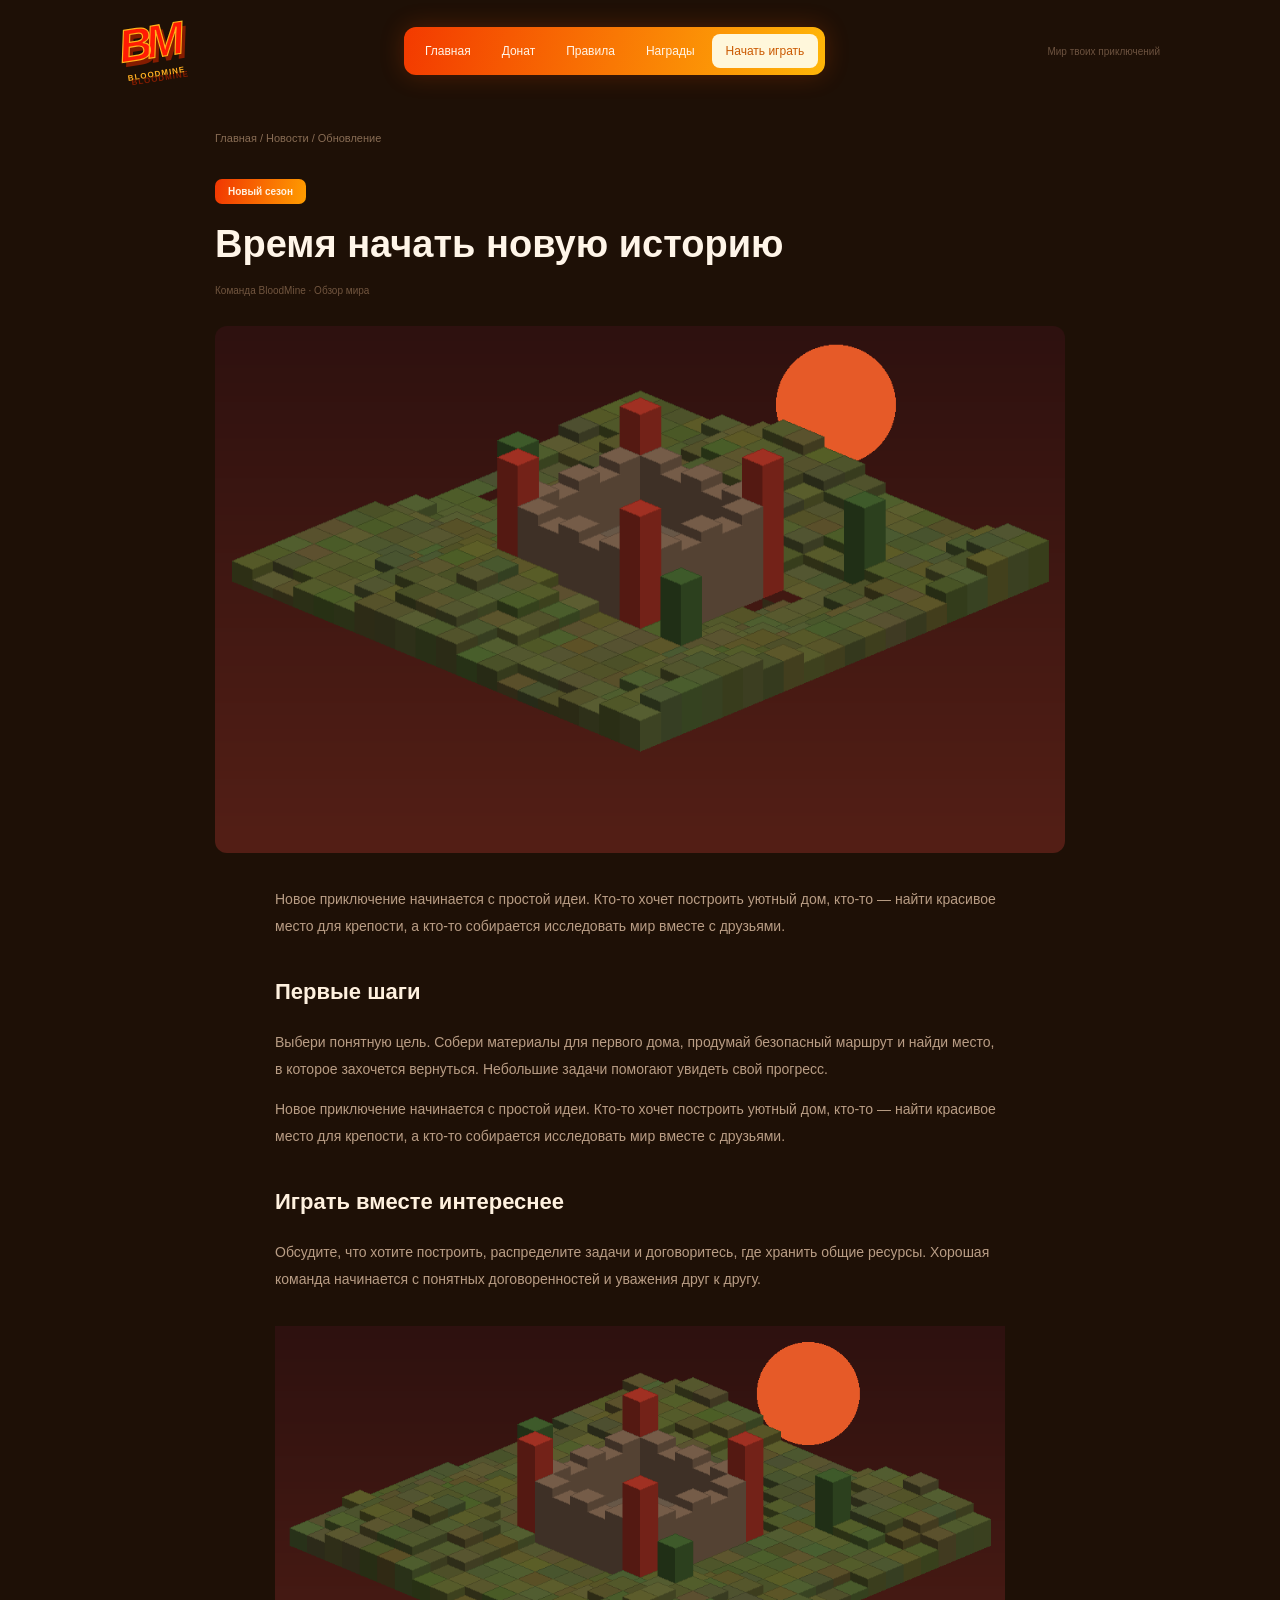
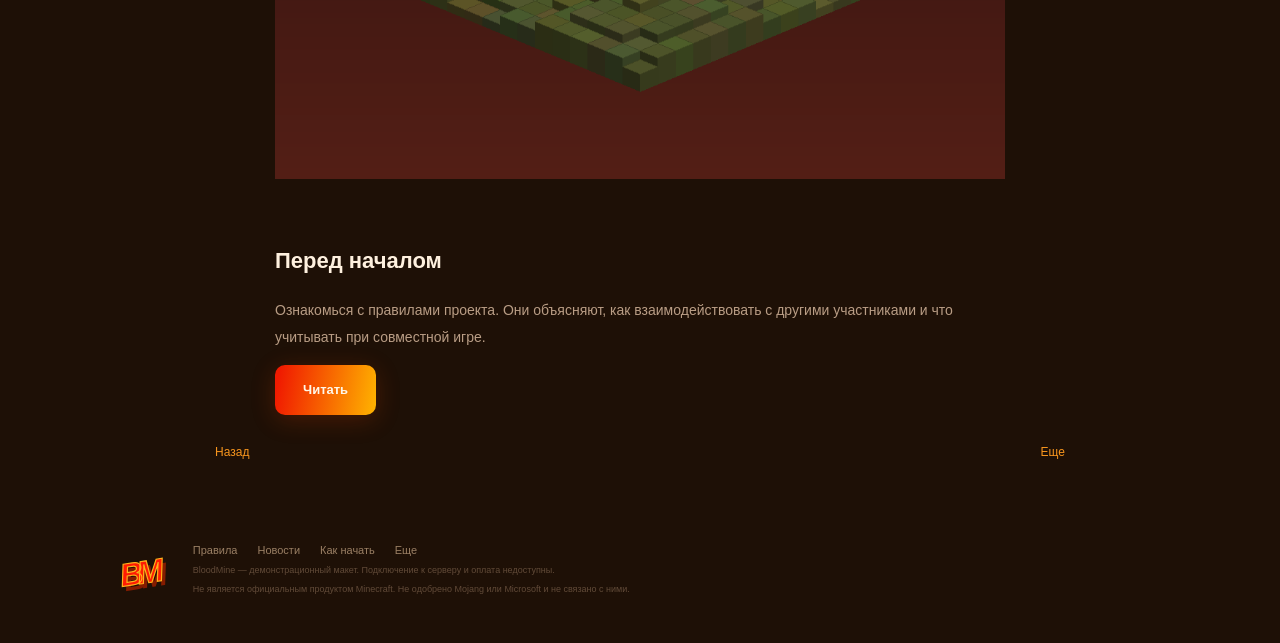
==== article.html @ 3fc6e4c7 "first commit add files" ====
<!DOCTYPE html>
<html lang="en">
<head>
  <meta charset="UTF-8">
  <title>Главная</title>
  <meta name="description" content="Лучший Minecraft сервер. Minecraft сервер, играть Minecraft, сервер Minecraft, лучший сервер.">
  <meta name="keywords" content="minecraft, сервер, сервер майнкрафт, майнкрафт сервер, лучший сервер, донат, minecraft сервер">
  <script src="assets/js/catalog.js"></script>
  <script src="assets/js/widgets.js"></script>
  <link rel="stylesheet" href="assets/css/components.css">
  <link rel="stylesheet" href="assets/css/styles.css">
</head>
<body>
    <div class="header wrap">
      <a class="logo" href="index.html">BM<span>BLOODMINE</span></a>
      <div class="nav">
        <a href="index.html">Главная</a><a href="index.html#shop">Донат</a><a href="rules.html">Правила</a><a href="rewards.html">Награды</a>
        <a class="nav-light" href="how-to-play.html">Начать играть</a>
      </div>
      <div class="header-note">Мир твоих приключений</div>
    </div>
    <div class="wrap article-page"><div class="breadcrumbs"><a href="index.html">Главная</a> / <a href="news.html">Новости</a> / Обновление</div><span class="pill">Новый сезон</span><h2>Время начать новую историю</h2><p class="article-meta">Команда BloodMine · Обзор мира</p><img class="article-cover" src="assets/images/season.png"><div class="article-body"><p>Новое приключение начинается с простой идеи. Кто-то хочет построить уютный дом, кто-то — найти красивое место для крепости, а кто-то собирается исследовать мир вместе с друзьями.</p><h4>Первые шаги</h4><p>Выбери понятную цель. Собери материалы для первого дома, продумай безопасный маршрут и найди место, в которое захочется вернуться. Небольшие задачи помогают увидеть свой прогресс.</p><p>Новое приключение начинается с простой идеи. Кто-то хочет построить уютный дом, кто-то — найти красивое место для крепости, а кто-то собирается исследовать мир вместе с друзьями.</p><h4>Играть вместе интереснее</h4><p>Обсудите, что хотите построить, распределите задачи и договоритесь, где хранить общие ресурсы. Хорошая команда начинается с понятных договоренностей и уважения друг к другу.</p><img src="assets/images/world.png"><h4>Перед началом</h4><p>Ознакомься с правилами проекта. Они объясняют, как взаимодействовать с другими участниками и что учитывать при совместной игре.</p><a class="orange" href="rules.html">Читать</a></div><div class="article-bottom"><a href="news.html">Назад</a><a href="index.html#shop">Еще</a></div></div>
    <div class="footer wrap">
      <a class="logo small-logo" href="index.html">BM</a>
      <div><div class="footer-links"><a href="rules.html">Правила</a><a href="news.html">Новости</a><a href="how-to-play.html">Как начать</a><a href="archive.html">Еще</a></div>
      <p>BloodMine — демонстрационный макет. Подключение к серверу и оплата недоступны.</p>
      <p>Не является официальным продуктом Minecraft. Не одобрено Mojang или Microsoft и не связано с ними.</p></div>
    </div>
    <div class="overlay" id="dialog"><div class="modal"><div class="modal-close" onclick="closeDialog()">×</div><div class="pill">BloodMine</div><h2 id="dialog-title">Информация</h2><p id="dialog-text"></p><button class="orange" onclick="closeDialog()">Понятно</button></div></div>
    <div class="toast" id="toast"></div>
    <script src="assets/js/app.js"></script><script src="assets/js/effects.js"></script>
</body>
</html>
---- assets/css/styles.css ----
* {
    box-sizing: border-box;
}

html {
    scroll-behavior: smooth;
}

body {
    margin: 0;
    min-width: 1100px;
    color: #fff5e8;
    background: #1e1006;
    font-family: "Trebuchet MS", Arial, sans-serif;
    font-size: 14px;
}

a {
    color: inherit;
    text-decoration: none;
}

button {
    font-family: inherit;
    cursor: pointer;
    border: 0;
    color: white;
}

.wrap {
    width: 1040px;
    margin: 0 auto;
}

.header {
    height: 102px;
    display: flex;
    align-items: center;
    justify-content: space-between;
}

.logo {
    display: inline-block;
    color: #ff1b04;
    font-family: Impact, "Arial Black", sans-serif;
    font-weight: 900;
    font-style: italic;
    font-size: 46px;
    line-height: .8;
    letter-spacing: -6px;
    transform: rotate(-9deg);
    -webkit-text-stroke: 1.2px #ffb11a;
    text-shadow: 3px 5px #851c00;
}

.logo span {
    display: block;
    font: bold 8px Arial;
    letter-spacing: 1px;
    margin: 9px 0 0 4px;
    -webkit-text-stroke: 0;
    color: #ffaf22;
}

.nav {
    display: flex;
    gap: 3px;
    align-items: center;
    padding: 7px;
    border-radius: 12px;
    background: linear-gradient(100deg,#f33a00,#ffb608);
    box-shadow: 0 0 24px #ff510039;
}

.nav a {
    font-size: 12px;
    padding: 10px 14px;
    border-radius: 8px;
}

.nav a:hover {
    background: #ffffff20;
}

.nav-light {
    background: #fff7db;
    color: #cb5a02;
}

.header-note {
    color: #6c523f;
    font-size: 10px;
}

.hero {
    height: 430px;
    position: relative;
    display: flex;
    align-items: center;
}

.hero-copy {
    width: 500px;
    position: relative;
    z-index: 1;
}

.eyebrow {
    text-transform: uppercase;
    color: #d79562;
    font-size: 10px;
    letter-spacing: 1.6px;
}

h2 {
    font-size: 32px;
    line-height: 1.08;
    margin: 18px 0;
    font-weight: 900;
}

.hero h2 {
    font-size: 40px;
    letter-spacing: -.8px;
}

.hero h2 span {
    color: #fff7e8;
}

.hero p {
    width: 390px;
    font-size: 13px;
    line-height: 1.6;
    color: #ae9584;
}

.hero-players {
    position: absolute;
    left: 448px;
    top: 8px;
    width: 610px;
    height: auto;
}

.orange {
    display: inline-block;
    text-align: center;
    padding: 13px 28px;
    background: linear-gradient(100deg,#f01a00 5%,#ffb400 100%);
    color: #fff7e8;
    border-radius: 10px;
    font-size: 13px;
    font-weight: bold;
    box-shadow: 0 5px 25px #e9410036;
}

.orange:hover {
    filter: brightness(1.1);
}

.hero-button {
    width: 345px;
    margin-top: 15px;
}

.hero-button span {
    margin-left: 100px;
}

.section-title {
    text-align: center;
    margin: 22px 0 35px;
}

.pill {
    display: inline-block;
    border-radius: 7px;
    background: linear-gradient(100deg,#f13702,#ff9d00);
    color: #fff1df;
    padding: 7px 13px;
    font-size: 10px;
    font-weight: bold;
}

.section-title h2 {
    margin: 14px 0 10px;
    font-size: 30px;
}

.section-title p {
    color: #8a6f5a;
    font-size: 11px;
}

.shop-section {
    padding-top: 8px;
}

.store {
    width: 918px;
    margin: auto;
    padding: 18px;
    border-radius: 20px;
    background: #180c04;
    box-shadow: 0 15px 30px #00000035;
}

.tabs {
    display: flex;
    gap: 7px;
    margin: 0 0 20px 187px;
}

.tab {
    padding: 8px 14px;
    font-size: 13px;
    cursor: pointer;
    color: #8a7464;
    border-radius: 7px;
}

.tab.active {
    background: linear-gradient(100deg,#f52300,#ff8900);
    color: #fff;
}

.store-body {
    display: flex;
    gap: 15px;
}

.store-preview {
    width: 170px;
    text-align: center;
    background: #120a04;
    border-radius: 12px;
    overflow: hidden;
}

h4 {
    margin: 16px 0;
    font-size: 17px;
}

.store-preview h4 {
    font-size: 15px;
}

.store-preview img {
    width: 175px;
    height: auto;
    margin-left: -4px;
}

.product-column {
    width: 258px;
}

.column-heading {
    background: linear-gradient(100deg,#f52b00,#ff9000);
    padding: 10px;
    border-radius: 8px;
    text-align: center;
    font-size: 12px;
    font-weight: bold;
    margin-bottom: 10px;
}

.column-heading.secondary {
    background: #2b170b;
}

.product-row {
    display: flex;
    justify-content: space-between;
    padding: 10px 12px;
    margin: 5px 0;
    background: #2b190d;
    border-radius: 6px;
    font-size: 12px;
    cursor: pointer;
}

.product-row.chosen {
    background: #6a3f22;
}

.product-row:hover {
    background: #77401b;
}

.product-price {
    color: #baa28b;
    font-size: 11px;
}

.description-column {
    width: 398px;
    padding: 0 5px 18px 4px;
    background: #210f05;
    border-radius: 10px;
}

.description-column h4 {
    margin: 25px 20px 12px;
    font-size: 17px;
}

.description-column ul {
    padding: 0 22px 0 38px;
    color: #b8a28d;
    font-size: 12px;
    line-height: 2;
    min-height: 125px;
}

.description-column li span {
    color: #ff9e0b;
}

.term-label {
    font-size: 10px;
    color: #775e4b;
    margin: 15px 20px 8px;
}

.terms {
    display: flex;
    gap: 10px;
    font-size: 10px;
    margin: 0 20px 17px;
    color: #826953;
}

.terms span {
    padding: 7px 10px;
    border-radius: 5px;
    cursor: pointer;
}

.terms .selected {
    background: #ef780a;
    color: #fff;
}

.description-column .orange {
    display: block;
    margin: 0 20px;
    width: 350px;
}

.fineprint {
    color: #5c402c;
    font-size: 9px;
    text-align: center;
    margin: 12px 0 0;
}

.news-section {
    padding-top: 70px;
}

.news-grid {
    display: grid;
    grid-template-columns: repeat(3,1fr);
    gap: 20px;
    margin-top: 38px;
}

.news-card {
    background: #28160c;
    border-radius: 12px;
    overflow: hidden;
}

.news-card img {
    width: 100%;
    display: block;
}

.news-copy {
    padding: 20px;
}

.news-copy h4 {
    font-size: 18px;
}

.news-copy p {
    color: #9c8270;
    font-size: 12px;
    line-height: 1.7;
}

.news-copy a,.text-link {
    display: inline-block;
    font-size: 12px;
    color: #ff920d;
    margin-top: 10px;
}

.text-link {
    display: block;
    width: max-content;
    margin: 28px auto;
}

.about {
    margin-top: 65px;
    padding: 25px 30px;
    background: #241207;
    border-radius: 14px;
}

.about p {
    color: #765c46;
    font-size: 11px;
    line-height: 1.7;
}

.about a {
    color: #e68d22;
    font-size: 11px;
}

.footer {
    display: flex;
    gap: 35px;
    padding: 55px 0 40px;
    align-items: center;
}

.small-logo {
    font-size: 32px;
}

.footer-links {
    display: flex;
    gap: 20px;
    font-size: 11px;
    color: #9a7f64;
}

.footer p {
    color: #614a38;
    font-size: 9px;
    margin: 9px 0;
}

.inner-page {
    padding: 15px 50px 55px;
    min-height: 760px;
}

.inner-page .section-title {
    margin-bottom: 45px;
}

.rules-intro {
    color: #a58b76;
    font-size: 12px;
    margin: auto auto 25px;
    width: 800px;
    line-height: 1.8;
}

.rules-list {
    width: 800px;
    margin: auto;
}

.rule {
    margin: 10px 0;
    border-radius: 8px;
    overflow: hidden;
    background: #2c190d;
}

.rule-heading {
    display: flex;
    justify-content: space-between;
    padding: 18px 22px;
    font-size: 13px;
    cursor: pointer;
}

.rule-heading b {
    color: #ff8b0b;
    font-size: 18px;
}

.rule-content {
    display: none;
    padding: 8px 22px 25px;
    font-size: 12px;
    color: #aa8b74;
    line-height: 1.9;
}

.rule.open .rule-content {
    display: block;
}

.bottom-help {
    width: 800px;
    margin: 45px auto;
    padding: 25px;
    background: #261407;
    border-radius: 12px;
}

.bottom-help p {
    font-size: 12px;
    color: #a58b76;
}

.bottom-help .orange {
    margin-top: 12px;
}

.rewards-grid {
    display: grid;
    grid-template-columns: repeat(3,1fr);
    gap: 18px;
}

.reward-card {
    padding: 22px;
    text-align: center;
    border-radius: 12px;
    background: linear-gradient(145deg,#d75519,#f29339);
    position: relative;
}

.reward-number {
    position: absolute;
    top: 18px;
    left: 18px;
    font-size: 11px;
    color: #ffd3a3;
}

.reward-card img {
    display: block;
    width: 160px;
    margin: auto;
}

.reward-card h4 {
    margin: 3px 0 10px;
}

.reward-card p {
    font-size: 11px;
    color: #6d3219;
    min-height: 30px;
}

.reward-card .orange {
    width: 100%;
    padding: 10px;
}

.reward-banner {
    display: flex;
    gap: 35px;
    padding: 20px 65px;
    margin-top: 45px;
    background: #2b170b;
    border-radius: 15px;
    align-items: center;
}

.reward-banner img {
    width: 140px;
}

.reward-banner p {
    color: #9f816c;
    font-size: 12px;
}

.reward-banner a {
    color: #f99922;
    font-size: 12px;
}

.guide-layout {
    display: flex;
    gap: 50px;
}

.guide-steps {
    width: 600px;
}

.guide-step {
    margin-bottom: 16px;
    padding: 20px 25px;
    background: #2b180c;
    border-radius: 12px;
}

.guide-step>span {
    color: #ff8908;
    font-size: 11px;
}

.guide-step h4 {
    margin: 10px 0;
}

.guide-step p {
    font-size: 12px;
    color: #a88c76;
    line-height: 1.8;
}

.guide-step a {
    color: #ff9517;
    font-size: 12px;
}

.guide-player {
    width: 250px;
    height: 375px;
    margin-top: 35px;
}

.guide-note {
    padding: 25px;
    background: #2d180a;
    border-radius: 12px;
    margin: 30px 0;
}

.guide-note p {
    color: #ba9c81;
    font-size: 12px;
    line-height: 1.8;
}

.guide-note .orange {
    margin-top: 12px;
}

.faq {
    margin-top: 45px;
}

.news-wide {
    margin-top: 40px;
    display: flex;
    align-items: center;
    gap: 40px;
    background: #291509;
    padding: 15px 35px;
    border-radius: 16px;
}

.news-wide img {
    width: 360px;
}

.news-wide p {
    color: #a88b72;
    font-size: 12px;
    line-height: 1.8;
}

.news-wide a {
    color: #ff9823;
    font-size: 12px;
}

.article-page {
    width: 850px;
    padding: 30px 0;
}

.breadcrumbs {
    color: #886c54;
    font-size: 11px;
    margin: 0 0 35px;
}

.article-page h2 {
    font-size: 38px;
    margin: 20px 0;
}

.article-meta {
    color: #71553f;
    font-size: 10px;
}

.article-cover {
    width: 850px;
    border-radius: 12px;
    margin-top: 20px;
}

.article-body {
    width: 730px;
    margin: 30px auto;
    font-size: 14px;
    line-height: 1.9;
    color: #b99d85;
}

.article-body h4 {
    color: #fff1df;
    font-size: 22px;
    margin-top: 32px;
}

.article-body img {
    width: 730px;
    margin: 20px 0;
}

.article-bottom {
    display: flex;
    justify-content: space-between;
    color: #f8961e;
    font-size: 12px;
}

.overlay {
    position: fixed;
    inset: 0;
    background: #000b;
    z-index: 30;
    display: none;
    align-items: center;
    justify-content: center;
}

.overlay.visible {
    display: flex;
}

.modal {
    width: 470px;
    padding: 40px;
    border-radius: 15px;
    background: #2b180c;
    position: relative;
    box-shadow: 0 15px 60px #000a;
}

.modal h2 {
    font-size: 26px;
}

.modal p {
    color: #bba087;
    font-size: 13px;
    line-height: 1.8;
}

.modal-close {
    position: absolute;
    right: 20px;
    top: 15px;
    cursor: pointer;
    color: #a78261;
    font-size: 24px;
}

.modal .orange {
    width: 100%;
    margin-top: 20px;
}

.toast {
    position: fixed;
    bottom: 25px;
    left: 45%;
    background: #b64a09;
    padding: 14px 30px;
    border-radius: 8px;
    display: none;
}

.hero-players {
    height: 410px;
    top: 8px;
}

.hero-players img {
    position: absolute;
    width: auto;
}

.hero-back {
    left: -5px;
    top: 55px;
    height: 340px;
}

.hero-front {
    left: 285px;
    top: 0;
    height: 400px;
}

.news-wide>img {
    width: 300px;
    max-height: 300px;
    object-fit: contain;
}
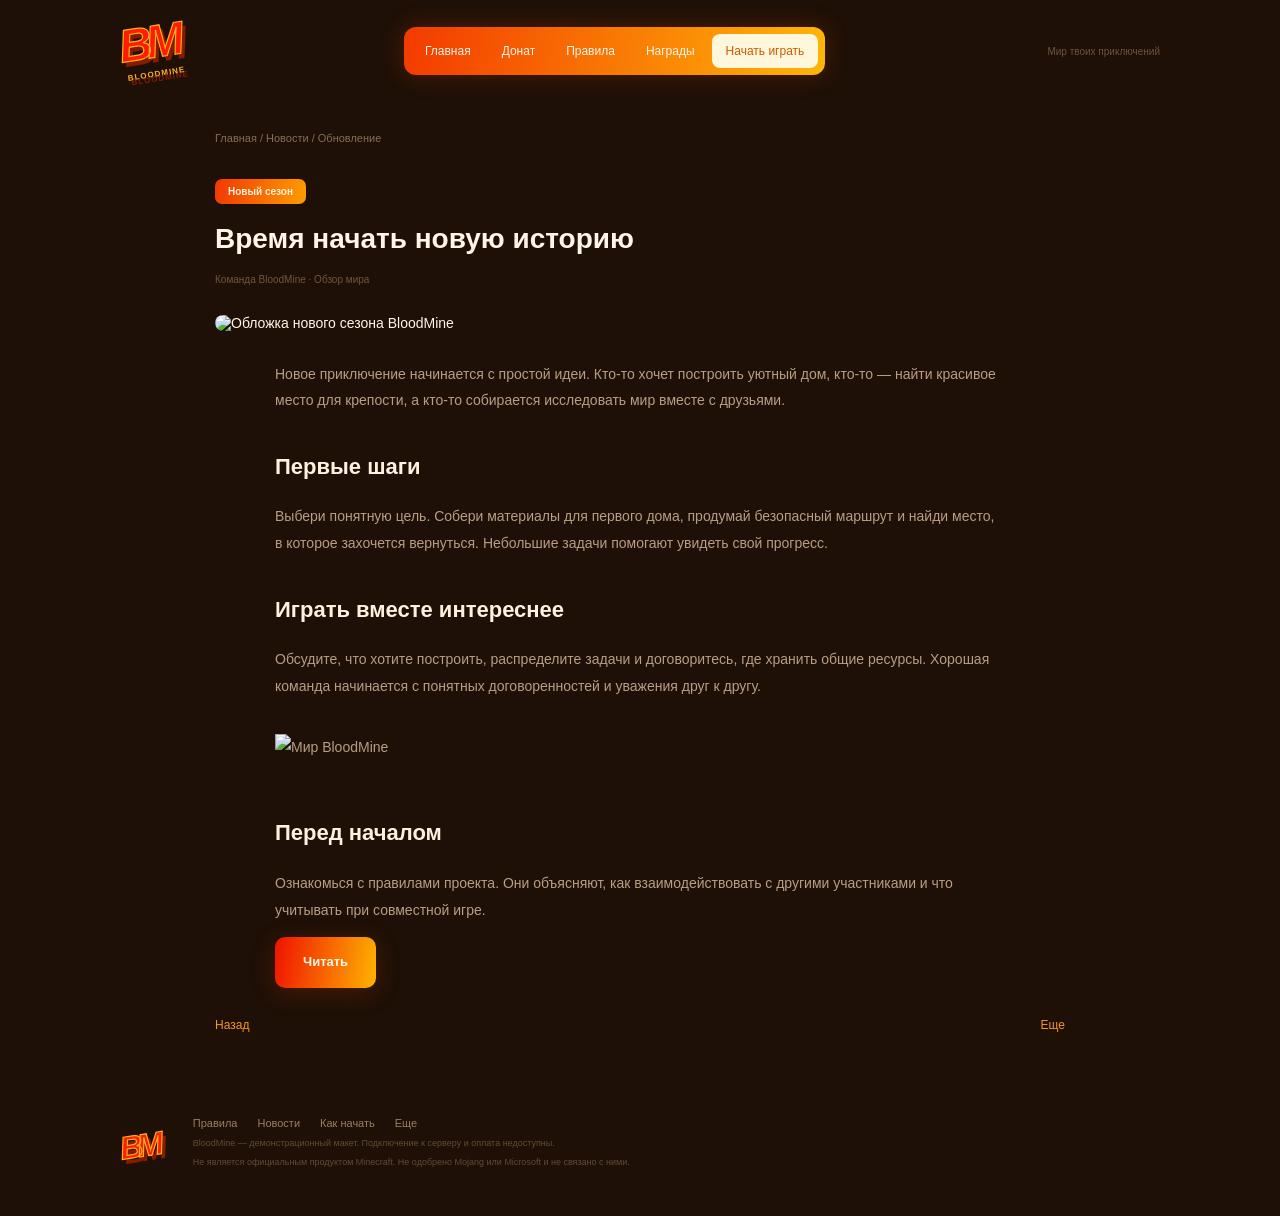
==== commit 82385762: "Update article.html" ====
--- a/article.html
+++ b/article.html
@@ -1,11 +1,10 @@
 <!DOCTYPE html>
-<html lang="en">
+<html lang="ru">
 <head>
   <meta charset="UTF-8">
-  <title>Главная</title>
-  <meta name="description" content="Лучший Minecraft сервер. Minecraft сервер, играть Minecraft, сервер Minecraft, лучший сервер.">
+  <title>Обзор нового сезона BloodMine</title>
+  <meta name="description" content="Узнайте, что нового появилось в новом сезоне BloodMine. Первые шаги, советы по строительству и идеи для игры с друзьями.">
   <meta name="keywords" content="minecraft, сервер, сервер майнкрафт, майнкрафт сервер, лучший сервер, донат, minecraft сервер">
-  <script src="assets/js/catalog.js"></script>
   <script src="assets/js/widgets.js"></script>
   <link rel="stylesheet" href="assets/css/components.css">
   <link rel="stylesheet" href="assets/css/styles.css">
@@ -19,10 +18,15 @@
       </div>
       <div class="header-note">Мир твоих приключений</div>
     </div>
-    <div class="wrap article-page"><div class="breadcrumbs"><a href="index.html">Главная</a> / <a href="news.html">Новости</a> / Обновление</div><span class="pill">Новый сезон</span><h2>Время начать новую историю</h2><p class="article-meta">Команда BloodMine · Обзор мира</p><img class="article-cover" src="assets/images/season.png"><div class="article-body"><p>Новое приключение начинается с простой идеи. Кто-то хочет построить уютный дом, кто-то — найти красивое место для крепости, а кто-то собирается исследовать мир вместе с друзьями.</p><h4>Первые шаги</h4><p>Выбери понятную цель. Собери материалы для первого дома, продумай безопасный маршрут и найди место, в которое захочется вернуться. Небольшие задачи помогают увидеть свой прогресс.</p><p>Новое приключение начинается с простой идеи. Кто-то хочет построить уютный дом, кто-то — найти красивое место для крепости, а кто-то собирается исследовать мир вместе с друзьями.</p><h4>Играть вместе интереснее</h4><p>Обсудите, что хотите построить, распределите задачи и договоритесь, где хранить общие ресурсы. Хорошая команда начинается с понятных договоренностей и уважения друг к другу.</p><img src="assets/images/world.png"><h4>Перед началом</h4><p>Ознакомься с правилами проекта. Они объясняют, как взаимодействовать с другими участниками и что учитывать при совместной игре.</p><a class="orange" href="rules.html">Читать</a></div><div class="article-bottom"><a href="news.html">Назад</a><a href="index.html#shop">Еще</a></div></div>
+    <div class="wrap article-page"><div class="breadcrumbs"><a href="index.html">Главная</a> / <a href="news.html">Новости</a> / Обновление</div><span class="pill">Новый сезон</span><h1>Время начать новую историю</h1><p class="article-meta">Команда BloodMine · Обзор мира</p><img class="article-cover" src="assets/images/season.webp" alt="Обложка нового сезона BloodMine"><div class="article-body"><p>Новое приключение начинается с простой идеи. Кто-то хочет построить уютный дом, кто-то — найти красивое место для крепости, а кто-то собирается исследовать мир вместе с друзьями.</p>
+      <h4>Первые шаги</h4><p>Выбери понятную цель. Собери материалы для первого дома, продумай безопасный маршрут и найди место, 
+        в которое захочется вернуться. Небольшие задачи помогают увидеть свой прогресс.</p><h4>Играть вместе интереснее</h4><p>Обсудите, что хотите построить, распределите задачи и договоритесь,
+            где хранить общие ресурсы. Хорошая команда начинается с понятных договоренностей и уважения друг к другу.</p><img src="assets/images/world.webp" alt="Мир BloodMine">
+      <h4>Перед началом</h4><p>Ознакомься с правилами проекта. Они объясняют, как взаимодействовать с другими участниками и что учитывать при совместной игре.</p>
+      <a class="orange" href="rules.html">Читать</a></div><div class="article-bottom"><a href="news.html">Назад</a><a href="index.html#shop">Еще</a></div></div>
     <div class="footer wrap">
       <a class="logo small-logo" href="index.html">BM</a>
-      <div><div class="footer-links"><a href="rules.html">Правила</a><a href="news.html">Новости</a><a href="how-to-play.html">Как начать</a><a href="archive.html">Еще</a></div>
+      <div><div class="footer-links"><a href="rules.html">Правила</a><a href="news.html">Новости</a><a href="how-to-play.html">Как начать</a><a href="news.html">Еще</a></div>
       <p>BloodMine — демонстрационный макет. Подключение к серверу и оплата недоступны.</p>
       <p>Не является официальным продуктом Minecraft. Не одобрено Mojang или Microsoft и не связано с ними.</p></div>
     </div>
--- a/assets/css/components.css
+++ b/assets/css/components.css
@@ -0,0 +1,19 @@
+.container {
+    width: 960px;
+    margin: 0 auto;
+}
+
+.card {
+    padding: 15px;
+}
+
+.button {
+    color: #fff;
+    background: orange;
+}
+
+
+
+
+
+
